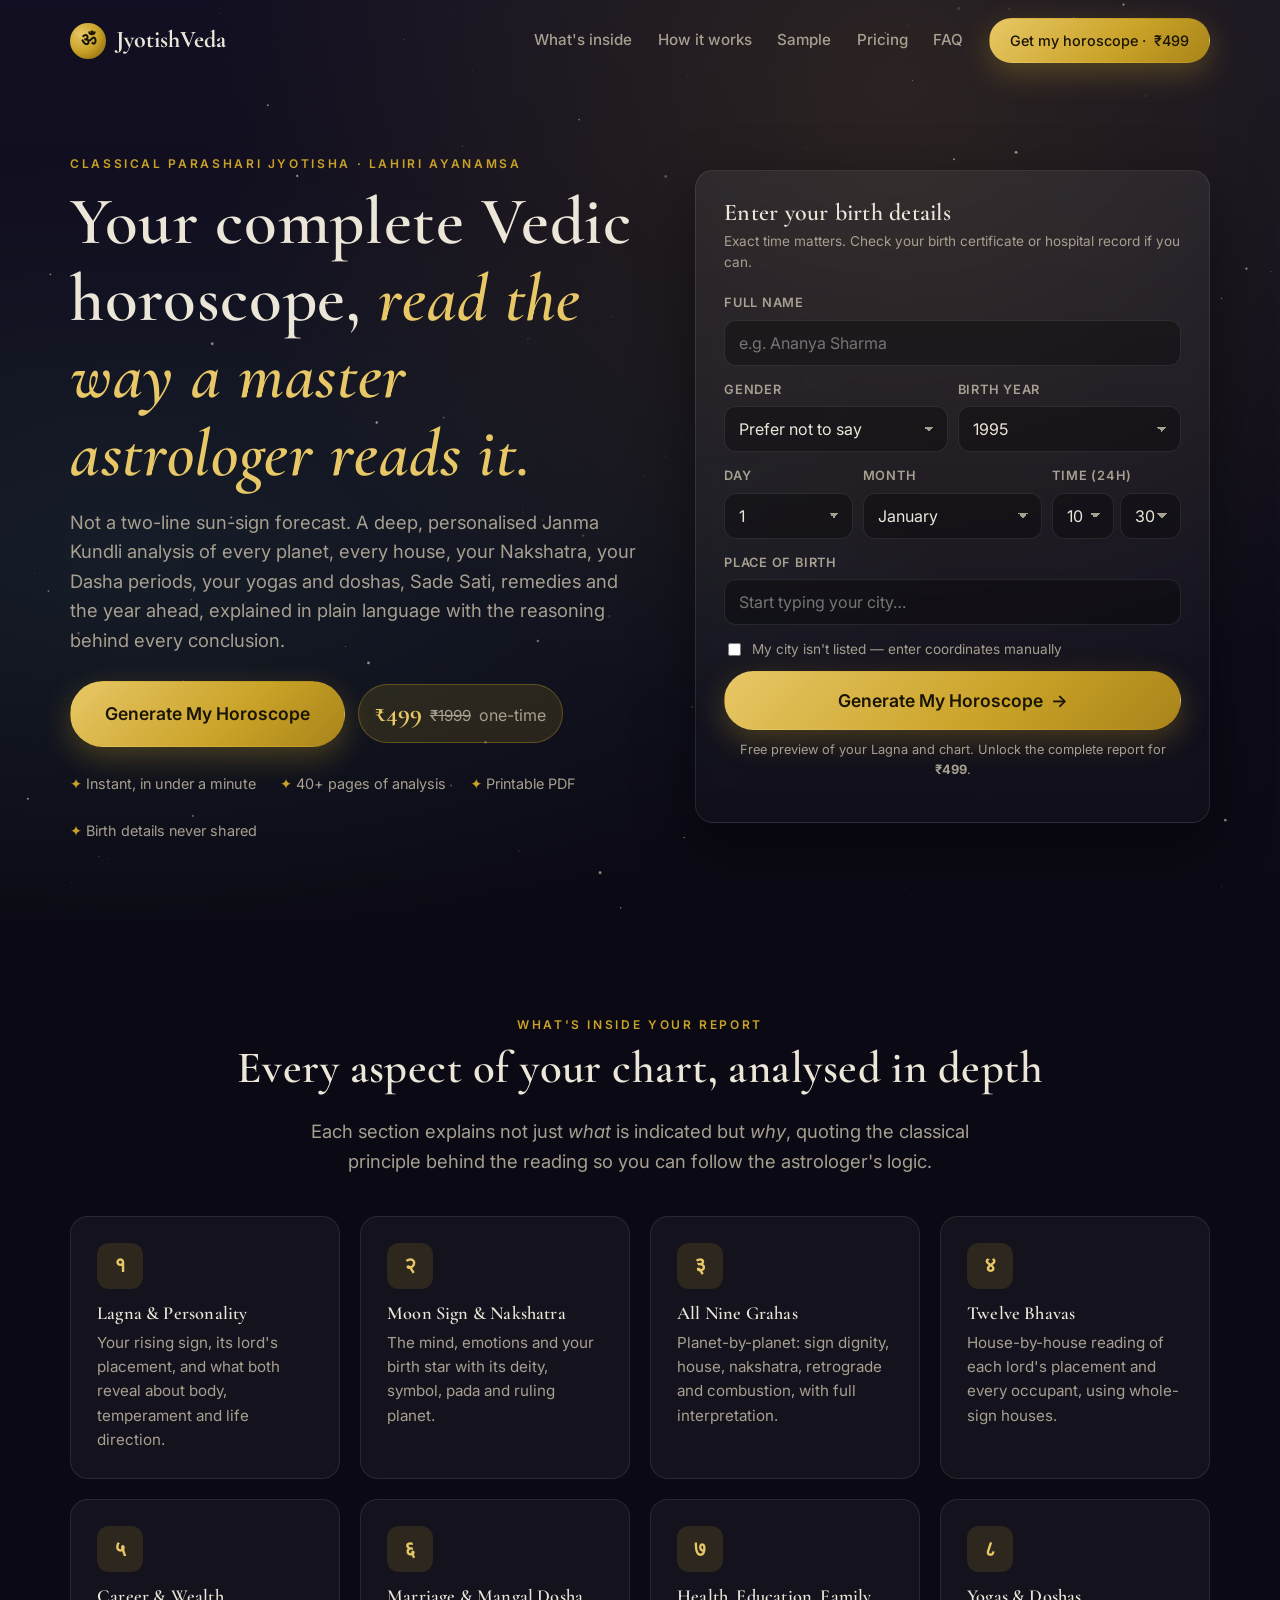
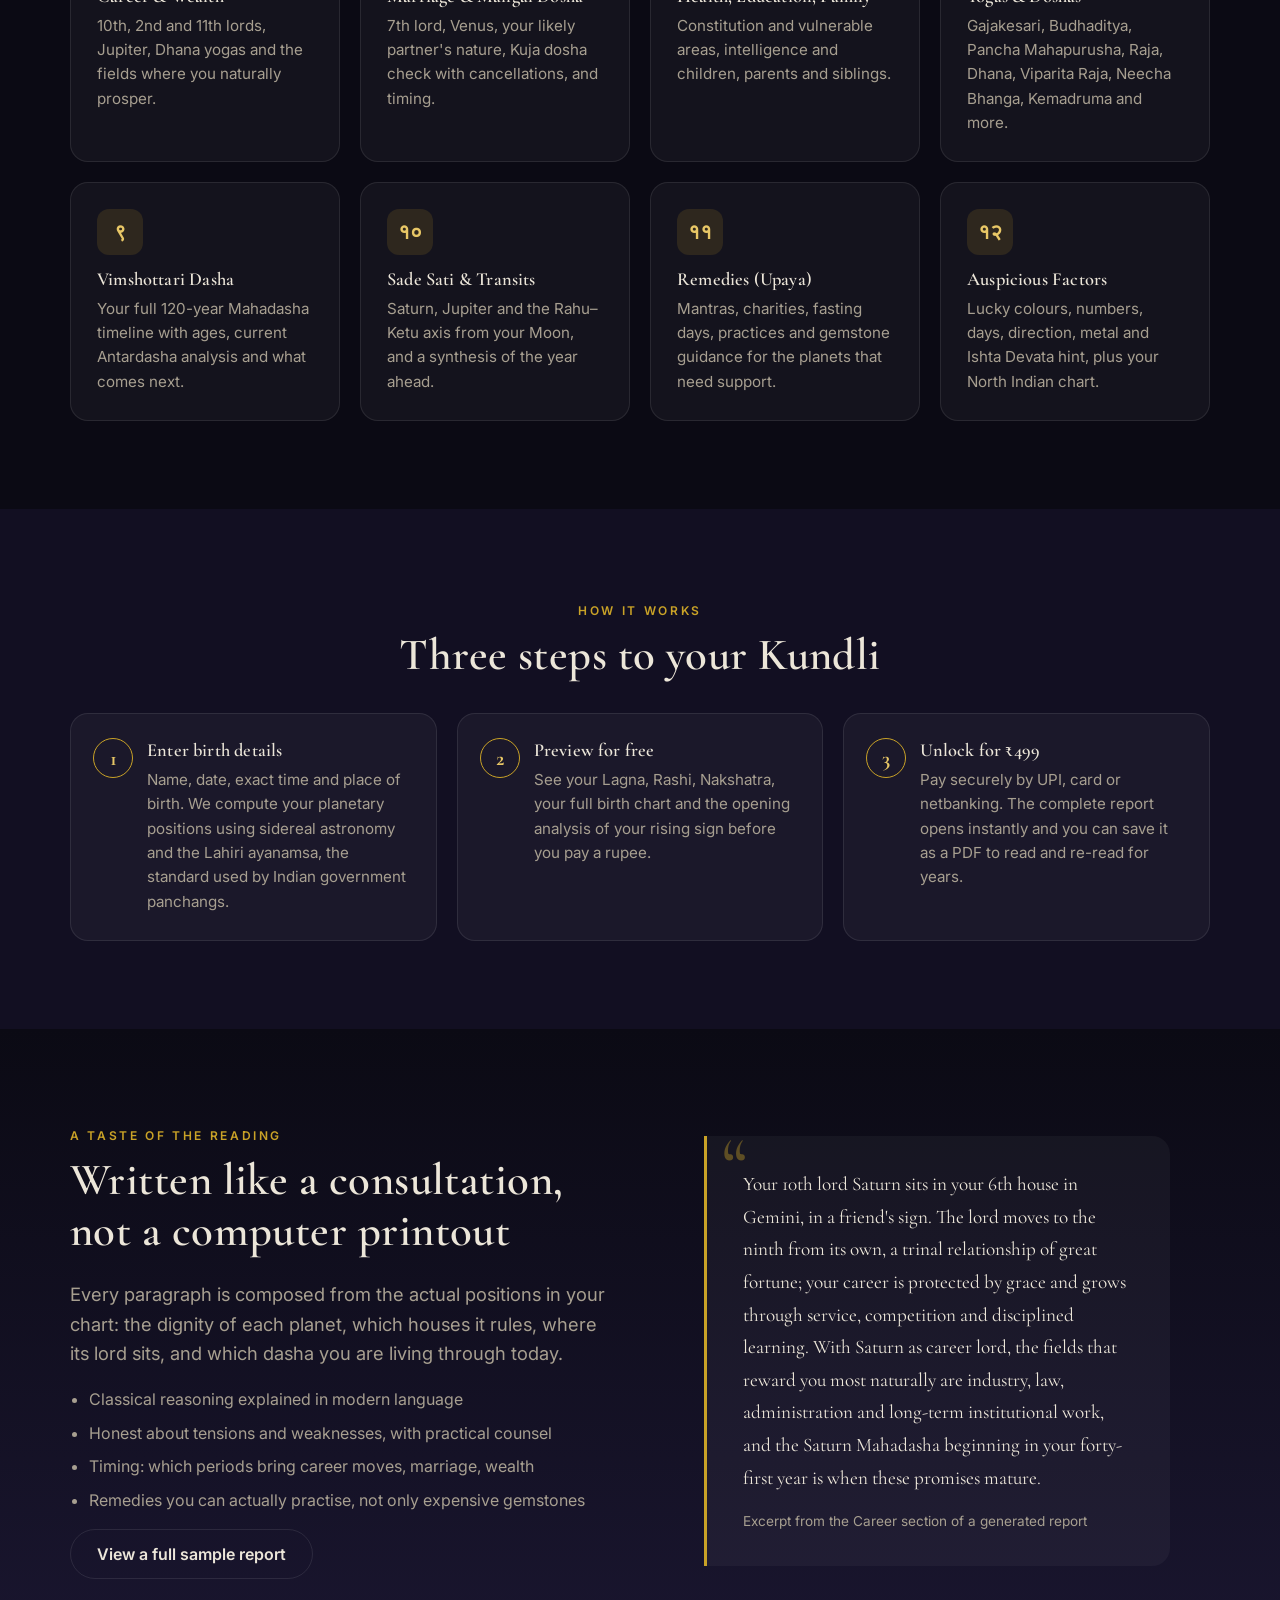
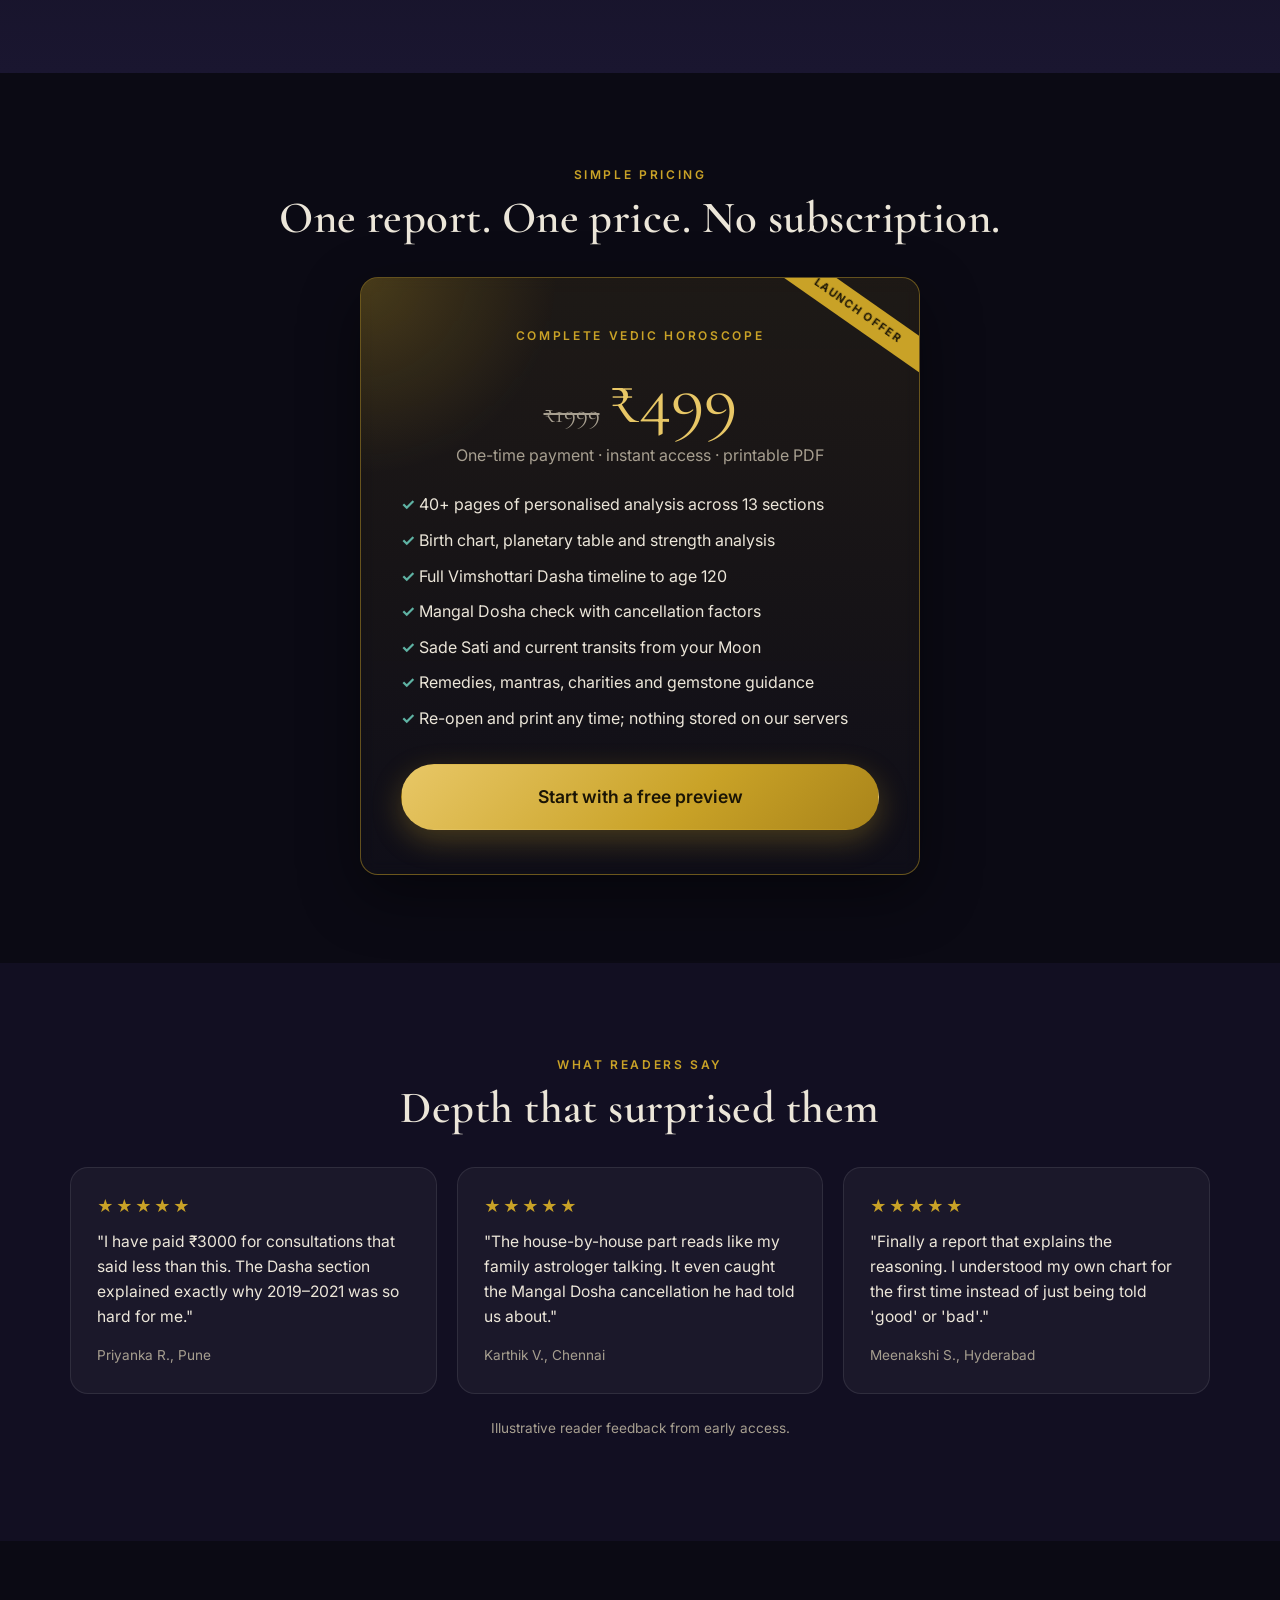
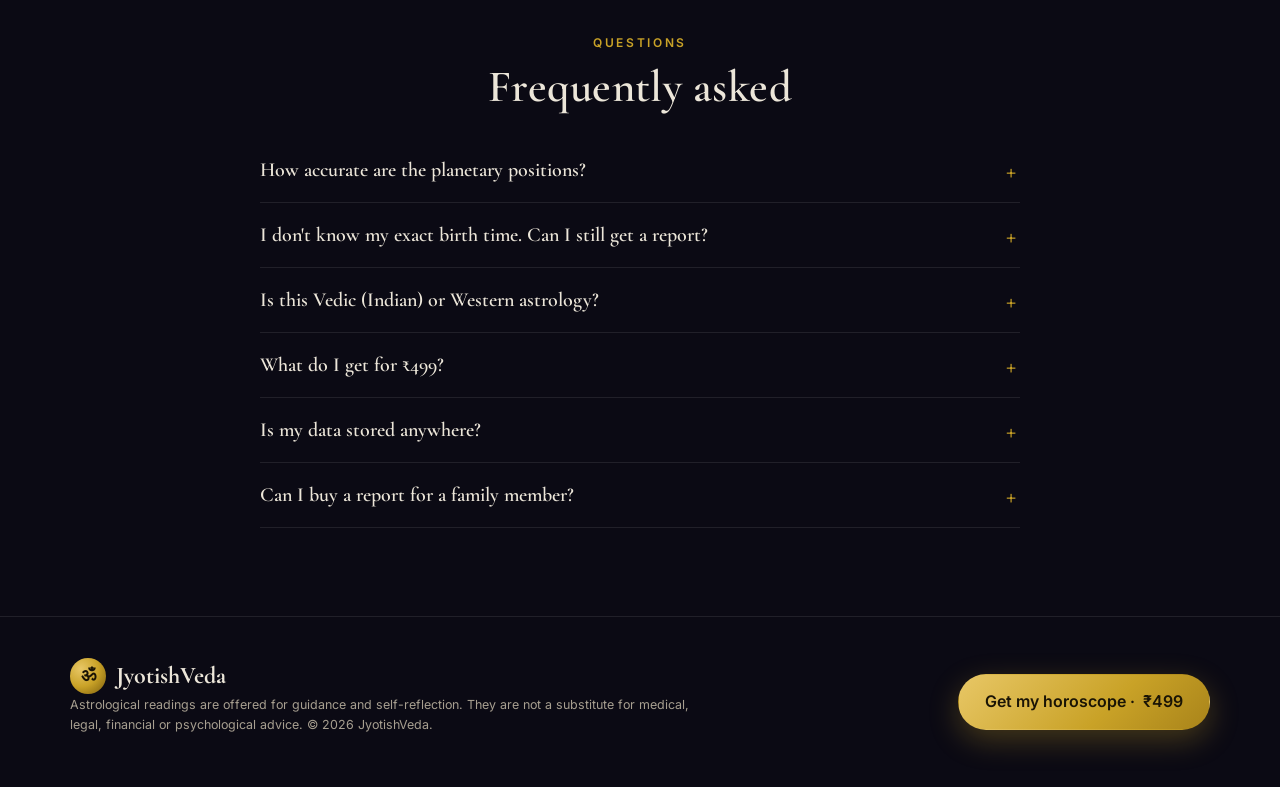
==== index.html @ 3f916eea "Build Vedic horoscope generator landing page (₹499) Static site with an in-browser Jyotish engine an" ====
<!DOCTYPE html>
<html lang="en">
<head>
  <meta charset="UTF-8">
  <meta name="viewport" content="width=device-width, initial-scale=1.0">
  <title>JyotishVeda — Complete Vedic Horoscope Report for ₹499</title>
  <meta name="description" content="Get a 40+ page personalised Vedic horoscope: Lagna, Nakshatra, planet-by-planet and house-by-house analysis, Vimshottari Dasha timeline, yogas, Sade Sati, remedies and the year ahead. Written in the style of a senior Jyotishi. Only ₹499.">
  <meta property="og:title" content="JyotishVeda — Your Complete Vedic Horoscope for ₹499">
  <meta property="og:description" content="Deep, classical Vedic analysis of your birth chart. Instant, personalised, printable.">
  <meta property="og:type" content="website">
  <link rel="preconnect" href="https://fonts.googleapis.com">
  <link href="https://fonts.googleapis.com/css2?family=Cormorant+Garamond:ital,wght@0,500;0,600;0,700;1,500&family=Inter:wght@400;500;600;700&display=swap" rel="stylesheet">
  <link rel="stylesheet" href="css/style.css">
  <link rel="icon" href="data:image/svg+xml,%3Csvg xmlns='http://www.w3.org/2000/svg' viewBox='0 0 100 100'%3E%3Ccircle cx='50' cy='50' r='48' fill='%23c9a227'/%3E%3Ctext x='50' y='68' font-size='52' text-anchor='middle' fill='%231a1405' font-family='serif'%3Eॐ%3C/text%3E%3C/svg%3E">
</head>
<body>

<!-- ============ NAV ============ -->
<header class="nav">
  <div class="container">
    <a href="#top" class="logo"><span class="om">ॐ</span><span data-brand>JyotishVeda</span></a>
    <nav class="nav-links">
      <a href="#inside">What's inside</a>
      <a href="#how">How it works</a>
      <a href="#sample">Sample</a>
      <a href="#pricing">Pricing</a>
      <a href="#faq">FAQ</a>
      <a href="#generate" class="btn btn-gold">Get my horoscope · <span data-price>₹499</span></a>
    </nav>
    <button class="nav-toggle" aria-label="Menu">☰</button>
  </div>
</header>

<!-- ============ HERO ============ -->
<section class="hero" id="top">
  <canvas id="stars"></canvas>
  <div class="container">
    <div>
      <span class="kicker">Classical Parashari Jyotisha · Lahiri Ayanamsa</span>
      <h1>Your complete Vedic horoscope, <em>read the way a master astrologer reads it.</em></h1>
      <p class="lead">Not a two-line sun-sign forecast. A deep, personalised Janma Kundli analysis of every planet, every house, your Nakshatra, your Dasha periods, your yogas and doshas, Sade Sati, remedies and the year ahead, explained in plain language with the reasoning behind every conclusion.</p>
      <div class="hero-cta">
        <a href="#generate" class="btn btn-gold btn-lg">Generate My Horoscope</a>
        <span class="price-pill"><strong data-price>₹499</strong><s data-oprice>₹1999</s><span class="muted">one-time</span></span>
      </div>
      <div class="trust"><span>Instant, in under a minute</span><span>40+ pages of analysis</span><span>Printable PDF</span><span>Birth details never shared</span></div>
    </div>

    <!-- FORM -->
    <div class="card form-card" id="generate">
      <h3>Enter your birth details</h3>
      <span class="muted small">Exact time matters. Check your birth certificate or hospital record if you can.</span>
      <form id="kundli-form" novalidate>
        <div class="field"><label for="name">Full name</label><input id="name" type="text" placeholder="e.g. Ananya Sharma" autocomplete="name" required></div>
        <div class="row row-2">
          <div class="field"><label for="gender">Gender</label>
            <select id="gender"><option value="">Prefer not to say</option><option value="female">Female</option><option value="male">Male</option><option value="other">Other</option></select></div>
          <div class="field"><label for="year">Birth year</label><select id="year"></select></div>
        </div>
        <div class="row row-3">
          <div class="field"><label for="day">Day</label><select id="day"></select></div>
          <div class="field"><label for="month">Month</label>
            <select id="month"><option value="1">January</option><option value="2">February</option><option value="3">March</option><option value="4">April</option><option value="5">May</option><option value="6">June</option><option value="7">July</option><option value="8">August</option><option value="9">September</option><option value="10">October</option><option value="11">November</option><option value="12">December</option></select></div>
          <div class="field"><label>Time (24h)</label><div class="row row-2" style="gap:6px"><select id="hour" aria-label="Hour"></select><select id="minute" aria-label="Minute"></select></div></div>
        </div>
        <div class="field"><label for="place">Place of birth</label><input id="place" type="text" placeholder="Start typing your city…" autocomplete="off" required>
          <ul class="city-list" id="city-list"></ul>
          <input type="hidden" id="lat"><input type="hidden" id="lon"><input type="hidden" id="tz">
        </div>
        <label class="check"><input type="checkbox" id="manual-loc"> My city isn't listed — enter coordinates manually</label>
        <div class="row row-3" id="manual-fields">
          <div class="field"><label for="mlat">Latitude</label><input id="mlat" type="number" step="0.0001" placeholder="17.385"></div>
          <div class="field"><label for="mlon">Longitude</label><input id="mlon" type="number" step="0.0001" placeholder="78.4867"></div>
          <div class="field"><label for="mtz">UTC offset</label><input id="mtz" type="number" step="0.25" placeholder="5.5" value="5.5"></div>
        </div>
        <button type="submit" class="btn btn-gold btn-block btn-lg" id="generate-btn">Generate My Horoscope <span>→</span></button>
        <p class="form-note">Free preview of your Lagna and chart. Unlock the complete report for <strong data-price>₹499</strong>.</p>
      </form>
    </div>
  </div>
</section>

<!-- ============ WHAT'S INSIDE ============ -->
<section class="block" id="inside">
  <div class="container center">
    <span class="kicker">What's inside your report</span>
    <h2>Every aspect of your chart, analysed in depth</h2>
    <p class="lead">Each section explains not just <em>what</em> is indicated but <em>why</em>, quoting the classical principle behind the reading so you can follow the astrologer's logic.</p>
    <div class="grid-4" style="text-align:left">
      <div class="feature"><div class="ico">१</div><h4>Lagna &amp; Personality</h4><p>Your rising sign, its lord's placement, and what both reveal about body, temperament and life direction.</p></div>
      <div class="feature"><div class="ico">२</div><h4>Moon Sign &amp; Nakshatra</h4><p>The mind, emotions and your birth star with its deity, symbol, pada and ruling planet.</p></div>
      <div class="feature"><div class="ico">३</div><h4>All Nine Grahas</h4><p>Planet-by-planet: sign dignity, house, nakshatra, retrograde and combustion, with full interpretation.</p></div>
      <div class="feature"><div class="ico">४</div><h4>Twelve Bhavas</h4><p>House-by-house reading of each lord's placement and every occupant, using whole-sign houses.</p></div>
      <div class="feature"><div class="ico">५</div><h4>Career &amp; Wealth</h4><p>10th, 2nd and 11th lords, Jupiter, Dhana yogas and the fields where you naturally prosper.</p></div>
      <div class="feature"><div class="ico">६</div><h4>Marriage &amp; Mangal Dosha</h4><p>7th lord, Venus, your likely partner's nature, Kuja dosha check with cancellations, and timing.</p></div>
      <div class="feature"><div class="ico">७</div><h4>Health, Education, Family</h4><p>Constitution and vulnerable areas, intelligence and children, parents and siblings.</p></div>
      <div class="feature"><div class="ico">८</div><h4>Yogas &amp; Doshas</h4><p>Gajakesari, Budhaditya, Pancha Mahapurusha, Raja, Dhana, Viparita Raja, Neecha Bhanga, Kemadruma and more.</p></div>
      <div class="feature"><div class="ico">९</div><h4>Vimshottari Dasha</h4><p>Your full 120-year Mahadasha timeline with ages, current Antardasha analysis and what comes next.</p></div>
      <div class="feature"><div class="ico">१०</div><h4>Sade Sati &amp; Transits</h4><p>Saturn, Jupiter and the Rahu–Ketu axis from your Moon, and a synthesis of the year ahead.</p></div>
      <div class="feature"><div class="ico">११</div><h4>Remedies (Upaya)</h4><p>Mantras, charities, fasting days, practices and gemstone guidance for the planets that need support.</p></div>
      <div class="feature"><div class="ico">१२</div><h4>Auspicious Factors</h4><p>Lucky colours, numbers, days, direction, metal and Ishta Devata hint, plus your North Indian chart.</p></div>
    </div>
  </div>
</section>

<!-- ============ HOW IT WORKS ============ -->
<section class="block" id="how" style="background:var(--bg2)">
  <div class="container center">
    <span class="kicker">How it works</span>
    <h2>Three steps to your Kundli</h2>
    <div class="grid-3 steps" style="text-align:left;margin-top:2rem">
      <div class="feature step"><h4>Enter birth details</h4><p>Name, date, exact time and place of birth. We compute your planetary positions using sidereal astronomy and the Lahiri ayanamsa, the standard used by Indian government panchangs.</p></div>
      <div class="feature step"><h4>Preview for free</h4><p>See your Lagna, Rashi, Nakshatra, your full birth chart and the opening analysis of your rising sign before you pay a rupee.</p></div>
      <div class="feature step"><h4>Unlock for <span data-price>₹499</span></h4><p>Pay securely by UPI, card or netbanking. The complete report opens instantly and you can save it as a PDF to read and re-read for years.</p></div>
    </div>
  </div>
</section>

<!-- ============ SAMPLE ============ -->
<section class="block sample" id="sample">
  <div class="container sample-wrap">
    <div>
      <span class="kicker">A taste of the reading</span>
      <h2>Written like a consultation, not a computer printout</h2>
      <p class="lead">Every paragraph is composed from the actual positions in your chart: the dignity of each planet, which houses it rules, where its lord sits, and which dasha you are living through today.</p>
      <ul>
        <li>Classical reasoning explained in modern language</li>
        <li>Honest about tensions and weaknesses, with practical counsel</li>
        <li>Timing: which periods bring career moves, marriage, wealth</li>
        <li>Remedies you can actually practise, not only expensive gemstones</li>
      </ul>
      <button class="btn btn-ghost" id="sample-btn">View a full sample report</button>
    </div>
    <blockquote class="excerpt">
      Your 10th lord Saturn sits in your 6th house in Gemini, in a friend's sign. The lord moves to the ninth from its own, a trinal relationship of great fortune; your career is protected by grace and grows through service, competition and disciplined learning. With Saturn as career lord, the fields that reward you most naturally are industry, law, administration and long-term institutional work, and the Saturn Mahadasha beginning in your forty-first year is when these promises mature.
      <span class="who">Excerpt from the Career section of a generated report</span>
    </blockquote>
  </div>
</section>

<!-- ============ PRICING ============ -->
<section class="block" id="pricing">
  <div class="container">
    <div class="center"><span class="kicker">Simple pricing</span><h2>One report. One price. No subscription.</h2></div>
    <div class="card pricing-card" style="margin-top:2rem">
      <span class="ribbon">Launch offer</span>
      <span class="kicker">Complete Vedic Horoscope</span>
      <div class="amount"><s data-oprice>₹1999</s><span data-price>₹499</span></div>
      <p class="muted">One-time payment · instant access · printable PDF</p>
      <ul>
        <li>40+ pages of personalised analysis across 13 sections</li>
        <li>Birth chart, planetary table and strength analysis</li>
        <li>Full Vimshottari Dasha timeline to age 120</li>
        <li>Mangal Dosha check with cancellation factors</li>
        <li>Sade Sati and current transits from your Moon</li>
        <li>Remedies, mantras, charities and gemstone guidance</li>
        <li>Re-open and print any time; nothing stored on our servers</li>
      </ul>
      <a href="#generate" class="btn btn-gold btn-lg btn-block">Start with a free preview</a>
    </div>
  </div>
</section>

<!-- ============ TESTIMONIALS ============ -->
<section class="block" id="voices" style="background:var(--bg2)">
  <div class="container center">
    <span class="kicker">What readers say</span>
    <h2>Depth that surprised them</h2>
    <div class="grid-3" style="text-align:left;margin-top:2rem">
      <div class="testi"><div class="stars">★★★★★</div><p>"I have paid ₹3000 for consultations that said less than this. The Dasha section explained exactly why 2019–2021 was so hard for me."</p><div class="who">Priyanka R., Pune</div></div>
      <div class="testi"><div class="stars">★★★★★</div><p>"The house-by-house part reads like my family astrologer talking. It even caught the Mangal Dosha cancellation he had told us about."</p><div class="who">Karthik V., Chennai</div></div>
      <div class="testi"><div class="stars">★★★★★</div><p>"Finally a report that explains the reasoning. I understood my own chart for the first time instead of just being told 'good' or 'bad'."</p><div class="who">Meenakshi S., Hyderabad</div></div>
    </div>
    <p class="muted small" style="margin-top:1.5rem">Illustrative reader feedback from early access.</p>
  </div>
</section>

<!-- ============ FAQ ============ -->
<section class="block" id="faq">
  <div class="container">
    <div class="center"><span class="kicker">Questions</span><h2>Frequently asked</h2></div>
    <div class="faq" style="margin-top:1.5rem">
      <div class="faq-item"><button>How accurate are the planetary positions?</button><div class="ans">We compute positions from standard astronomical algorithms (the same family used in professional ephemeris software), convert them to the sidereal zodiac with the Lahiri (Chitrapaksha) ayanamsa, and use whole-sign houses as in the Parashari tradition. Sun and Moon are accurate to a few arc-minutes and planets to a fraction of a degree, which is more than sufficient for sign, house, nakshatra and dasha calculation.</div></div>
      <div class="faq-item"><button>I don't know my exact birth time. Can I still get a report?</button><div class="ans">Yes, but the Lagna (rising sign) changes roughly every two hours, so an approximate time may give a different ascendant. Use the best estimate you have; the Moon sign, Nakshatra, planetary signs and Dasha periods are far less sensitive to the exact minute and will still be correct.</div></div>
      <div class="faq-item"><button>Is this Vedic (Indian) or Western astrology?</button><div class="ans">Vedic. We use the sidereal zodiac, Nakshatras, Vimshottari Dasha, Parashari yogas and classical remedies. Your "Sun sign" here may differ from the Western one you know, because the sidereal zodiac is about 24 degrees behind the tropical zodiac.</div></div>
      <div class="faq-item"><button>What do I get for ₹499?</button><div class="ans">The complete personalised report: all 13 sections, roughly 40 printed pages, including the chart, planetary table, Dasha timeline, yogas, Sade Sati, remedies and the year-ahead synthesis. You can print it or save it as a PDF from your browser immediately.</div></div>
      <div class="faq-item"><button>Is my data stored anywhere?</button><div class="ans">Your chart is calculated in your own browser. Birth details are not sent to or stored on any server. Only the payment itself is processed by the payment gateway.</div></div>
      <div class="faq-item"><button>Can I buy a report for a family member?</button><div class="ans">Yes. Each report is for one set of birth details. Enter their name and details and purchase separately.</div></div>
    </div>
  </div>
</section>

<footer>
  <div class="container">
    <div><div class="logo"><span class="om">ॐ</span><span data-brand>JyotishVeda</span></div><p class="legal">Astrological readings are offered for guidance and self-reflection. They are not a substitute for medical, legal, financial or psychological advice. © <span data-year></span> <span data-brand>JyotishVeda</span>.</p></div>
    <div><a href="#generate" class="btn btn-gold">Get my horoscope · <span data-price>₹499</span></a></div>
  </div>
</footer>

<!-- ============ REPORT VIEW ============ -->
<div id="report-view" class="locked" aria-live="polite">
  <div class="report-bar">
    <div class="container">
      <div class="logo"><span class="om">ॐ</span><span data-brand>JyotishVeda</span></div>
      <div class="actions">
        <button class="btn btn-ghost" id="new-report">← New chart</button>
        <button class="btn btn-ghost" id="print-btn" style="display:none">Print / Save PDF</button>
        <button class="btn btn-gold" data-pay>Unlock full report · <span data-price>₹499</span></button>
        <button class="btn btn-ghost" id="close-report" aria-label="Close">✕</button>
      </div>
    </div>
  </div>
  <div class="container report-layout">
    <nav id="report-toc" aria-label="Report sections"></nav>
    <div class="report-paper">
      <div id="report-body"></div>
      <div id="report-paywall">
        <div class="paywall-card">
          <span class="kicker">You've seen the opening</span>
          <h3>Unlock the complete analysis</h3>
          <div class="amount"><s data-oprice>₹1999</s><span data-price>₹499</span></div>
          <ul>
            <li>Moon sign &amp; Nakshatra reading</li><li>All 9 planets, in depth</li>
            <li>All 12 houses</li><li>Career, wealth, marriage, health</li>
            <li>Yogas &amp; Mangal Dosha</li><li>Full Dasha timeline &amp; current period</li>
            <li>Sade Sati &amp; year ahead</li><li>Remedies &amp; lucky factors</li>
          </ul>
          <button class="btn btn-gold btn-lg" data-pay>Pay <span data-price>₹499</span> and unlock now</button>
          <p class="muted small" style="margin-top:1rem">Secure payment · Instant access · Printable</p>
        </div>
      </div>
    </div>
  </div>
</div>

<!-- ============ PAYMENT MODAL ============ -->
<div class="modal" id="pay-modal" role="dialog" aria-modal="true" aria-labelledby="pay-title">
  <div class="card modal-card">
    <button class="x" data-close-modal aria-label="Close">×</button>
    <span class="kicker">Complete your purchase</span>
    <h3 id="pay-title">Complete Vedic Horoscope · <span data-price>₹499</span></h3>
    <div id="upi-box" class="pay-box"></div>
    <div class="pay-box" id="upi-ref-box">
      <div class="field"><label for="upi-ref">UPI transaction reference</label><input id="upi-ref" type="text" placeholder="12-digit UTR / reference number"></div>
      <button class="btn btn-gold btn-block" id="upi-confirm">I have paid — unlock my report</button>
    </div>
    <div class="pay-box" id="wa-box" style="display:none"><p class="muted small" style="margin:0 0 8px">Need help with payment?</p><a class="btn btn-ghost btn-block" id="wa-link" target="_blank" rel="noopener">Message us on WhatsApp</a></div>
    <div class="pay-box" id="demo-box" style="display:none; border-color: var(--teal)"><p class="muted small" style="margin:0 0 8px">Test mode is enabled in config.js. Disable before launch.</p><button class="btn btn-ghost btn-block" id="demo-unlock">Continue in test mode (no payment)</button></div>
    <p class="err-text" id="pay-error"></p>
  </div>
</div>

<div id="toast" role="status"></div>

<script src="https://checkout.razorpay.com/v1/checkout.js"></script>
<script src="js/config.js"></script>
<script src="js/cities.js"></script>
<script src="js/astro.js"></script>
<script src="js/interpretations.js"></script>
<script src="js/report.js"></script>
<script src="js/app.js"></script>
</body>
</html>
---- css/style.css ----
/* =====================================================================
   JyotishVeda — Styles
   ===================================================================== */
:root {
  --bg: #0b0a14; --bg2: #120f22; --bg3: #1a1630; --card: rgba(255,255,255,0.04); --line: rgba(255,255,255,0.09);
  --text: #ece6d9; --muted: #a79f90; --gold: #c9a227; --gold2: #e8c766; --gold-soft: rgba(201,162,39,0.14);
  --rose: #d97b6c; --teal: #5fb3a4; --serif: 'Cormorant Garamond', Georgia, serif; --sans: 'Inter', system-ui, -apple-system, Segoe UI, sans-serif;
  --radius: 18px; --shadow: 0 20px 60px rgba(0,0,0,0.45);
}
* { box-sizing: border-box; }
html { scroll-behavior: smooth; }
body { margin: 0; font-family: var(--sans); color: var(--text); background: var(--bg); line-height: 1.6; -webkit-font-smoothing: antialiased; }
img, svg { max-width: 100%; }
a { color: var(--gold2); text-decoration: none; }
h1, h2, h3, h4 { font-family: var(--serif); font-weight: 600; line-height: 1.15; margin: 0 0 .5em; letter-spacing: .01em; }
h1 { font-size: clamp(2.4rem, 6vw, 4.2rem); } h2 { font-size: clamp(1.8rem, 4vw, 2.8rem); } h3 { font-size: 1.5rem; } h4 { font-size: 1.15rem; }
p { margin: 0 0 1em; }
.muted { color: var(--muted); } .small { font-size: .85rem; }
.container { width: min(1140px, 100% - 32px); margin: 0 auto; }
.kicker { display: inline-block; font-size: .75rem; letter-spacing: .22em; text-transform: uppercase; color: var(--gold); font-weight: 600; margin-bottom: .6rem; }
section.block { padding: 88px 0; }
.center { text-align: center; }
.lead { font-size: 1.15rem; color: var(--muted); max-width: 680px; }
.center .lead { margin: 0 auto 2.5rem; }

/* buttons */
.btn { display: inline-flex; align-items: center; justify-content: center; gap: .5rem; padding: 14px 26px; border-radius: 999px; font-weight: 600; font-size: 1rem; cursor: pointer; border: 1px solid transparent; transition: transform .15s, box-shadow .15s, background .15s; font-family: var(--sans); }
.btn:hover { transform: translateY(-1px); }
.btn-gold { background: linear-gradient(135deg, #e8c766, #c9a227 60%, #a9841a); color: #1a1405; box-shadow: 0 10px 30px rgba(201,162,39,0.3); }
.btn-gold:hover { box-shadow: 0 14px 36px rgba(201,162,39,0.4); }
.btn-ghost { background: transparent; color: var(--text); border-color: var(--line); }
.btn-ghost:hover { border-color: var(--gold); color: var(--gold2); }
.btn-lg { padding: 18px 34px; font-size: 1.1rem; }
.btn-block { width: 100%; }
.btn:disabled { opacity: .6; cursor: progress; transform: none; }

/* nav */
.nav { position: fixed; inset: 0 0 auto 0; z-index: 50; padding: 18px 0; transition: background .25s, padding .25s, border-color .25s; border-bottom: 1px solid transparent; }
.nav.scrolled { background: rgba(11,10,20,0.85); backdrop-filter: blur(14px); padding: 10px 0; border-color: var(--line); }
.nav .container { display: flex; align-items: center; justify-content: space-between; gap: 1rem; }
.logo { display: flex; align-items: center; gap: .6rem; font-family: var(--serif); font-size: 1.5rem; font-weight: 700; color: var(--text); }
.logo .om { width: 36px; height: 36px; border-radius: 50%; background: radial-gradient(circle at 30% 30%, var(--gold2), var(--gold) 50%, #7a5c0d); display: grid; place-items: center; color: #1a1405; font-size: 1.1rem; font-weight: 700; }
.nav-links { display: flex; gap: 1.6rem; align-items: center; }
.nav-links a { color: var(--muted); font-weight: 500; font-size: .95rem; }
.nav-links a:hover { color: var(--text); }
.nav-links .btn { padding: 10px 20px; font-size: .9rem; }
.nav-links a.btn-gold, .nav-links a.btn-gold:hover { color: #1a1405; }
body.unlocked [data-pay] { display: none !important; }
.nav-toggle { display: none; background: none; border: 1px solid var(--line); color: var(--text); border-radius: 10px; width: 42px; height: 42px; font-size: 1.3rem; cursor: pointer; }

/* hero */
.hero { position: relative; padding: 150px 0 80px; overflow: hidden; background: radial-gradient(ellipse at 70% 10%, rgba(201,162,39,0.14), transparent 55%), radial-gradient(ellipse at 10% 60%, rgba(95,179,164,0.10), transparent 50%), linear-gradient(180deg, var(--bg2), var(--bg)); }
#stars { position: absolute; inset: 0; width: 100%; pointer-events: none; opacity: .9; }
.hero .container { position: relative; display: grid; grid-template-columns: 1.05fr .95fr; gap: 56px; align-items: center; }
.hero h1 { margin-bottom: 1rem; }
.hero h1 em { font-style: italic; color: var(--gold2); }
.hero .lead { margin-bottom: 1.6rem; }
.hero-cta { display: flex; gap: .8rem; flex-wrap: wrap; align-items: center; margin-bottom: 1.6rem; }
.price-pill { display: inline-flex; align-items: baseline; gap: .5rem; background: var(--gold-soft); border: 1px solid rgba(201,162,39,0.35); border-radius: 999px; padding: 8px 16px; }
.price-pill strong { font-family: var(--serif); font-size: 1.6rem; color: var(--gold2); }
.price-pill s { color: var(--muted); font-size: .95rem; }
.trust { display: flex; gap: 1.5rem; flex-wrap: wrap; color: var(--muted); font-size: .9rem; }
.trust span::before { content: '✦ '; color: var(--gold); }

/* form card */
.card { background: linear-gradient(180deg, rgba(255,255,255,0.06), rgba(255,255,255,0.02)); border: 1px solid var(--line); border-radius: var(--radius); padding: 28px; box-shadow: var(--shadow); backdrop-filter: blur(8px); }
.form-card h3 { margin-bottom: .25rem; }
.form-card .muted { margin-bottom: 1.2rem; display: block; }
.field { margin-bottom: 14px; position: relative; }
.field label { display: block; font-size: .8rem; letter-spacing: .06em; text-transform: uppercase; color: var(--muted); margin-bottom: 6px; font-weight: 600; }
.field input, .field select { width: 100%; padding: 12px 14px; background: rgba(0,0,0,0.3); border: 1px solid var(--line); border-radius: 12px; color: var(--text); font-size: 1rem; font-family: var(--sans); outline: none; transition: border-color .15s; appearance: none; }
.field select { background-image: linear-gradient(45deg, transparent 50%, var(--muted) 50%), linear-gradient(135deg, var(--muted) 50%, transparent 50%); background-position: calc(100% - 18px) 50%, calc(100% - 13px) 50%; background-size: 5px 5px; background-repeat: no-repeat; }
.field input:focus, .field select:focus { border-color: var(--gold); }
.field input.err, .field select.err { border-color: var(--rose); }
.row { display: grid; gap: 10px; }
.row-3 { grid-template-columns: 1fr 1.4fr 1fr; } .row-2 { grid-template-columns: 1fr 1fr; }
.city-list { position: absolute; left: 0; right: 0; top: 100%; z-index: 20; background: #15122a; border: 1px solid var(--line); border-radius: 12px; margin: 4px 0 0; padding: 4px; list-style: none; display: none; max-height: 260px; overflow: auto; box-shadow: var(--shadow); }
.city-list.show { display: block; }
.city-list li { padding: 9px 12px; border-radius: 8px; cursor: pointer; display: flex; justify-content: space-between; gap: 8px; font-size: .95rem; }
.city-list li:hover { background: var(--gold-soft); }
.city-list li span { color: var(--muted); font-size: .85rem; }
.city-list li.none { color: var(--muted); cursor: default; }
.check { display: flex; align-items: center; gap: .5rem; font-size: .85rem; color: var(--muted); margin-bottom: 10px; cursor: pointer; }
.check input { accent-color: var(--gold); }
#manual-fields { display: none; } #manual-fields.show { display: grid; }
.form-note { font-size: .8rem; color: var(--muted); margin-top: 10px; text-align: center; }

/* features */
.grid-3 { display: grid; grid-template-columns: repeat(3, 1fr); gap: 20px; }
.grid-4 { display: grid; grid-template-columns: repeat(4, 1fr); gap: 20px; }
.feature { padding: 26px; border-radius: var(--radius); background: var(--card); border: 1px solid var(--line); transition: border-color .2s, transform .2s; }
.feature:hover { border-color: rgba(201,162,39,0.4); transform: translateY(-3px); }
.feature .ico { width: 46px; height: 46px; border-radius: 12px; background: var(--gold-soft); color: var(--gold2); display: grid; place-items: center; font-size: 1.3rem; margin-bottom: 14px; font-family: var(--serif); font-weight: 700; }
.feature h4 { margin-bottom: .4rem; } .feature p { color: var(--muted); font-size: .95rem; margin: 0; }

/* steps */
.steps { counter-reset: s; }
.step { position: relative; padding: 26px 26px 26px 76px; }
.step::before { counter-increment: s; content: counter(s); position: absolute; left: 22px; top: 24px; width: 38px; height: 38px; border-radius: 50%; border: 1px solid var(--gold); color: var(--gold2); display: grid; place-items: center; font-family: var(--serif); font-size: 1.3rem; font-weight: 700; }

/* sample */
.sample { background: linear-gradient(180deg, var(--bg), var(--bg3)); }
.sample-wrap { display: grid; grid-template-columns: 1fr 1fr; gap: 48px; align-items: center; }
.excerpt { position: relative; font-family: var(--serif); font-size: 1.2rem; line-height: 1.7; padding: 32px 36px; border-left: 3px solid var(--gold); background: var(--card); border-radius: 0 var(--radius) var(--radius) 0; }
.excerpt::before { content: '“'; position: absolute; top: -10px; left: 14px; font-size: 5rem; color: var(--gold); opacity: .4; line-height: 1; }
.excerpt .who { display: block; margin-top: 1rem; font-family: var(--sans); font-size: .85rem; color: var(--muted); }
.sample ul { padding-left: 1.2rem; color: var(--muted); } .sample li { margin-bottom: .5rem; }

/* pricing */
.pricing-card { max-width: 560px; margin: 0 auto; text-align: center; padding: 44px 40px; border: 1px solid rgba(201,162,39,0.45); background: linear-gradient(180deg, rgba(201,162,39,0.10), rgba(255,255,255,0.02)); position: relative; overflow: hidden; }
.pricing-card::before { content: ''; position: absolute; inset: -40% auto auto -40%; width: 80%; height: 80%; background: radial-gradient(circle, rgba(201,162,39,0.25), transparent 60%); pointer-events: none; }
.pricing-card .amount { font-family: var(--serif); font-size: 4.5rem; color: var(--gold2); line-height: 1; margin: .5rem 0; }
.pricing-card .amount s { font-size: 1.6rem; color: var(--muted); margin-right: .5rem; }
.pricing-card ul { list-style: none; padding: 0; margin: 1.5rem 0 2rem; text-align: left; display: grid; gap: 10px; }
.pricing-card li::before { content: '✓  '; color: var(--teal); font-weight: 700; }
.ribbon { position: absolute; top: 18px; right: -34px; transform: rotate(35deg); background: var(--gold); color: #1a1405; font-size: .7rem; font-weight: 700; letter-spacing: .12em; padding: 6px 44px; text-transform: uppercase; }

/* testimonials */
.testi { padding: 26px; border-radius: var(--radius); background: var(--card); border: 1px solid var(--line); }
.testi .stars { color: var(--gold); letter-spacing: 2px; margin-bottom: .6rem; }
.testi p { font-size: .98rem; } .testi .who { color: var(--muted); font-size: .85rem; }

/* faq */
.faq { max-width: 760px; margin: 0 auto; }
.faq-item { border-bottom: 1px solid var(--line); }
.faq-item button { width: 100%; text-align: left; background: none; border: 0; color: var(--text); font-family: var(--serif); font-size: 1.25rem; font-weight: 600; padding: 20px 40px 20px 0; cursor: pointer; position: relative; }
.faq-item button::after { content: '+'; position: absolute; right: 4px; top: 16px; font-size: 1.6rem; color: var(--gold); transition: transform .2s; }
.faq-item.open button::after { transform: rotate(45deg); }
.faq-item .ans { display: none; color: var(--muted); padding: 0 0 20px; }
.faq-item.open .ans { display: block; }

footer { border-top: 1px solid var(--line); padding: 40px 0; color: var(--muted); font-size: .9rem; }
footer .container { display: flex; justify-content: space-between; gap: 1rem; flex-wrap: wrap; align-items: center; }
footer .legal { font-size: .78rem; max-width: 640px; }

/* ---------------- report view ---------------- */
#report-view { display: none; position: fixed; inset: 0; z-index: 80; background: var(--bg); overflow-y: auto; }
body.report-open #report-view { display: block; } body.report-open { overflow: hidden; }
.report-bar { position: sticky; top: 0; z-index: 5; background: rgba(11,10,20,0.9); backdrop-filter: blur(12px); border-bottom: 1px solid var(--line); padding: 12px 0; }
.report-bar .container { display: flex; align-items: center; gap: 12px; justify-content: space-between; flex-wrap: wrap; }
.report-bar .actions { display: flex; gap: 8px; flex-wrap: wrap; }
.report-bar .btn { padding: 9px 16px; font-size: .9rem; }
.report-layout { display: grid; grid-template-columns: 240px 1fr; gap: 40px; padding: 36px 0 120px; }
#report-toc { position: sticky; top: 90px; align-self: start; display: grid; gap: 4px; max-height: calc(100vh - 120px); overflow: auto; }
#report-toc a { color: var(--muted); font-size: .88rem; padding: 7px 12px; border-left: 2px solid var(--line); }
#report-toc a:hover { color: var(--gold2); border-color: var(--gold); }
.report-paper { min-width: 0; }
.rsec { padding: 40px 0; border-bottom: 1px solid var(--line); }
.rsec-head { margin-bottom: 1.5rem; }
.rsec p { font-size: 1.05rem; line-height: 1.8; color: #ddd6c8; }
.rsec h3 { margin-top: 2rem; color: var(--gold2); }
.rsec h3 .muted { font-size: .85rem; font-family: var(--sans); font-weight: 400; display: block; margin-top: 4px; color: var(--muted); }
.rsec h4 { margin-top: 1.5rem; }
.cover { text-align: center; padding: 50px 0 40px; }
.cover h1 { color: var(--gold2); }
.cover-sub { color: var(--muted); font-size: 1.1rem; }
.cover-grid, .lucky-grid { display: grid; grid-template-columns: repeat(3, 1fr); gap: 14px; margin: 2rem 0; text-align: left; }
.cover-grid div, .lucky-grid div { background: var(--card); border: 1px solid var(--line); border-radius: 14px; padding: 16px; }
.cover-grid span, .lucky-grid span { display: block; font-size: .72rem; text-transform: uppercase; letter-spacing: .14em; color: var(--muted); margin-bottom: 6px; }
.cover-grid strong, .lucky-grid strong { display: block; font-family: var(--serif); font-size: 1.35rem; color: var(--text); }
.cover-grid em { color: var(--gold); font-size: 1rem; }
.cover-grid small, .lucky-grid small { color: var(--muted); font-size: .8rem; }
.cover-note { font-style: italic; color: var(--muted); max-width: 640px; margin: 0 auto; font-family: var(--serif); font-size: 1.15rem; }
.chart-wrap { display: grid; grid-template-columns: 380px 1fr; gap: 32px; align-items: start; }
.kundli { width: 100%; height: auto; }
.k-frame { fill: rgba(201,162,39,0.05); stroke: var(--gold); stroke-width: 1.5; } .k-line { stroke: var(--gold); stroke-width: 1; fill: none; } .k-diamond { fill: rgba(201,162,39,0.04); }
.k-sign { fill: var(--muted); font-size: 11px; font-family: var(--sans); } .k-planet { fill: var(--text); font-size: 13px; font-weight: 600; font-family: var(--sans); }
.ptable { width: 100%; border-collapse: collapse; font-size: .9rem; margin: 1rem 0; }
.ptable th { text-align: left; color: var(--gold); font-weight: 600; font-size: .75rem; letter-spacing: .1em; text-transform: uppercase; padding: 8px; border-bottom: 1px solid var(--line); }
.ptable td { padding: 9px 8px; border-bottom: 1px solid rgba(255,255,255,0.05); vertical-align: top; }
.ptable tr.current td { background: var(--gold-soft); }
.tag { display: inline-block; background: var(--gold); color: #1a1405; font-size: .65rem; font-weight: 700; padding: 2px 7px; border-radius: 999px; vertical-align: middle; margin-left: 4px; }
.bars { display: grid; gap: 6px; margin-top: .6rem; }
.bar { display: grid; grid-template-columns: 70px 1fr 90px; gap: 10px; align-items: center; font-size: .85rem; }
.bar-track { height: 8px; background: rgba(255,255,255,0.08); border-radius: 999px; overflow: hidden; }
.bar-fill { display: block; height: 100%; background: linear-gradient(90deg, #a9841a, var(--gold2)); border-radius: 999px; }
.bar-val { color: var(--muted); text-align: right; }
.planet-block, .house-block, .area, .yoga { padding: 8px 0 8px 22px; border-left: 2px solid var(--line); margin-bottom: 1.5rem; }
.area .kicker { margin-top: -.3rem; }
.remedy-grid { display: grid; grid-template-columns: 1fr 1fr; gap: 16px; margin: 1rem 0; }
.remedy { background: var(--card); border: 1px solid var(--line); border-radius: 14px; padding: 18px; }
.remedy h4 { margin: 0 0 .2rem; color: var(--gold2); } .remedy ul { padding-left: 1.1rem; margin: .5rem 0 0; font-size: .92rem; } .remedy li { margin-bottom: .4rem; }
.closing { border-bottom: 0; }

/* paywall */
#report-view.locked .rsec:not(#cover):not(#chart):not(#lagna) { filter: blur(6px); pointer-events: none; user-select: none; max-height: 220px; overflow: hidden; opacity: .5; }
#report-paywall { position: relative; z-index: 2; margin: -40px 0 30px; background: linear-gradient(180deg, rgba(11,10,20,0) 0%, var(--bg) 25%); padding: 70px 0 10px; }
.paywall-card { text-align: center; padding: 36px; border: 1px solid rgba(201,162,39,0.5); border-radius: var(--radius); background: linear-gradient(180deg, rgba(201,162,39,0.12), rgba(255,255,255,0.03)); box-shadow: var(--shadow); }
.paywall-card h3 { font-size: 1.9rem; }
.paywall-card .amount { font-family: var(--serif); font-size: 3.2rem; color: var(--gold2); line-height: 1.1; margin: .4rem 0 1rem; }
.paywall-card .amount s { font-size: 1.3rem; color: var(--muted); margin-right: .4rem; }
.paywall-card ul { list-style: none; padding: 0; margin: 0 auto 1.6rem; max-width: 560px; display: grid; grid-template-columns: 1fr 1fr; gap: 6px 20px; text-align: left; font-size: .95rem; }
.paywall-card li::before { content: '✓ '; color: var(--teal); }

/* modal */
.modal { position: fixed; inset: 0; z-index: 100; background: rgba(0,0,0,0.7); backdrop-filter: blur(6px); display: none; align-items: center; justify-content: center; padding: 20px; }
.modal.show { display: flex; }
.modal-card { width: min(520px, 100%); max-height: 90vh; overflow: auto; position: relative; }
.modal-card .x { position: absolute; top: 12px; right: 14px; background: none; border: 0; color: var(--muted); font-size: 1.6rem; cursor: pointer; }
.modal-card code { background: rgba(0,0,0,0.4); padding: 3px 8px; border-radius: 6px; color: var(--gold2); }
.pay-box { padding: 16px; border: 1px dashed var(--line); border-radius: 12px; margin: 12px 0; }
.pay-box .field { margin-top: 10px; }
.err-text { color: var(--rose); font-size: .9rem; min-height: 1.2em; }
#toast { position: fixed; bottom: 24px; left: 50%; transform: translateX(-50%) translateY(20px); background: var(--gold); color: #1a1405; padding: 12px 20px; border-radius: 999px; font-weight: 600; opacity: 0; transition: .3s; z-index: 120; pointer-events: none; }
#toast.show { opacity: 1; transform: translateX(-50%) translateY(0); }

/* responsive */
@media (max-width: 960px) {
  .hero .container, .sample-wrap, .chart-wrap { grid-template-columns: 1fr; }
  .grid-3, .grid-4 { grid-template-columns: 1fr 1fr; }
  .report-layout { grid-template-columns: 1fr; } #report-toc { display: none; }
  .nav-links { display: none; position: absolute; top: 100%; left: 0; right: 0; background: var(--bg2); flex-direction: column; padding: 20px; border-bottom: 1px solid var(--line); gap: 1rem; }
  .nav.open .nav-links { display: flex; } .nav-toggle { display: block; }
}
@media (max-width: 640px) {
  section.block { padding: 60px 0; } .hero { padding-top: 110px; }
  .grid-3, .grid-4, .cover-grid, .lucky-grid, .remedy-grid, .paywall-card ul { grid-template-columns: 1fr; }
  .row-3 { grid-template-columns: 1fr 1fr 1fr; }
  .card { padding: 20px; } .pricing-card { padding: 32px 22px; } .pricing-card .amount { font-size: 3.4rem; }
  .bar { grid-template-columns: 60px 1fr 70px; font-size: .78rem; }
}

/* print */
@media print {
  body { background: #fff; color: #111; } body.report-open { overflow: visible; }
  .nav, .hero, section.block, footer, .report-bar, #report-toc, #report-paywall, .modal, #toast { display: none !important; }
  #report-view { position: static; overflow: visible; background: #fff; }
  .report-layout { display: block; padding: 0; }
  .rsec { border-color: #ddd; page-break-inside: avoid; padding: 20px 0; }
  .rsec p { color: #222; font-size: 11pt; } .cover h1, .rsec h3, .cover-grid strong { color: #000; }
  .cover-grid div, .lucky-grid div, .remedy, .feature { border-color: #ccc; background: #fafafa; }
  .kicker, .cover-grid em, .remedy h4 { color: #8a6d12; }
  .k-planet { fill: #000; } .k-sign { fill: #555; } .k-frame, .k-line { stroke: #8a6d12; }
  .bar-track { background: #eee; } .ptable tr.current td { background: #f6efd8; } .tag { background: #8a6d12; color: #fff; }
}
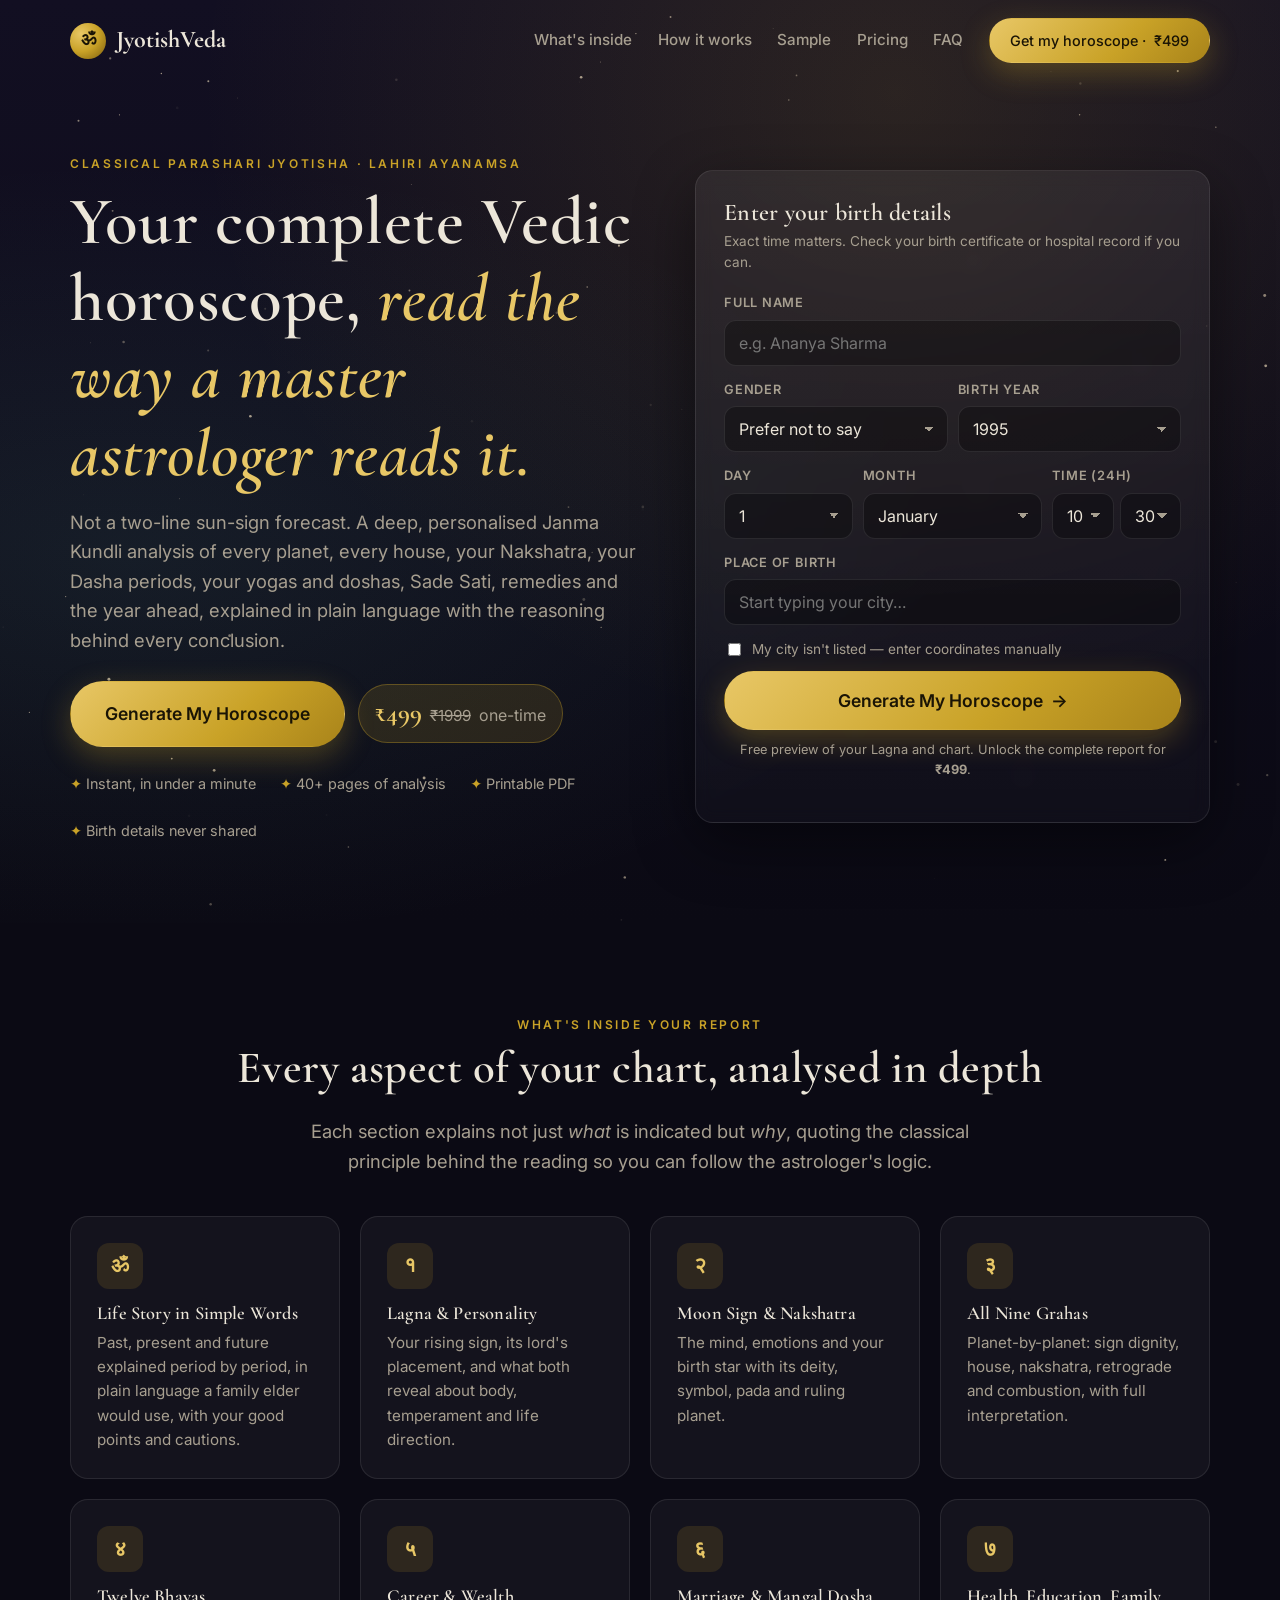
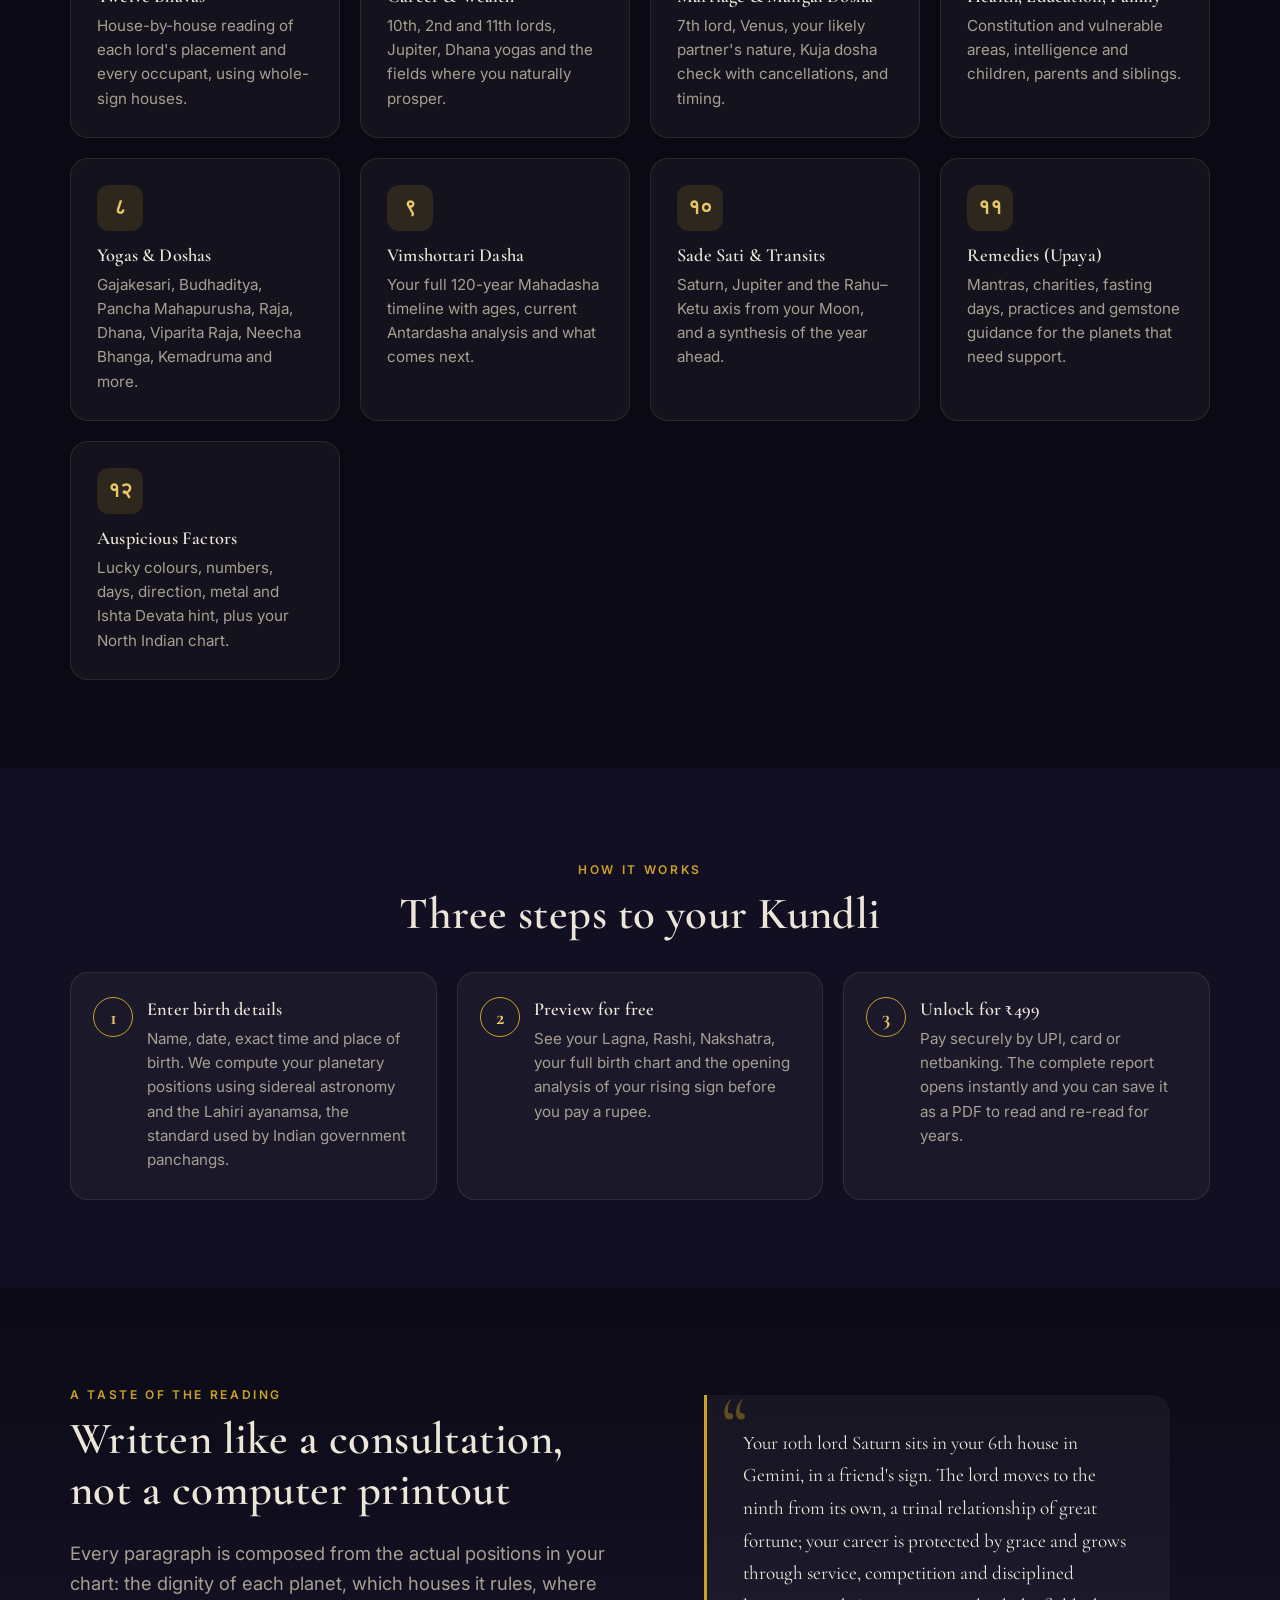
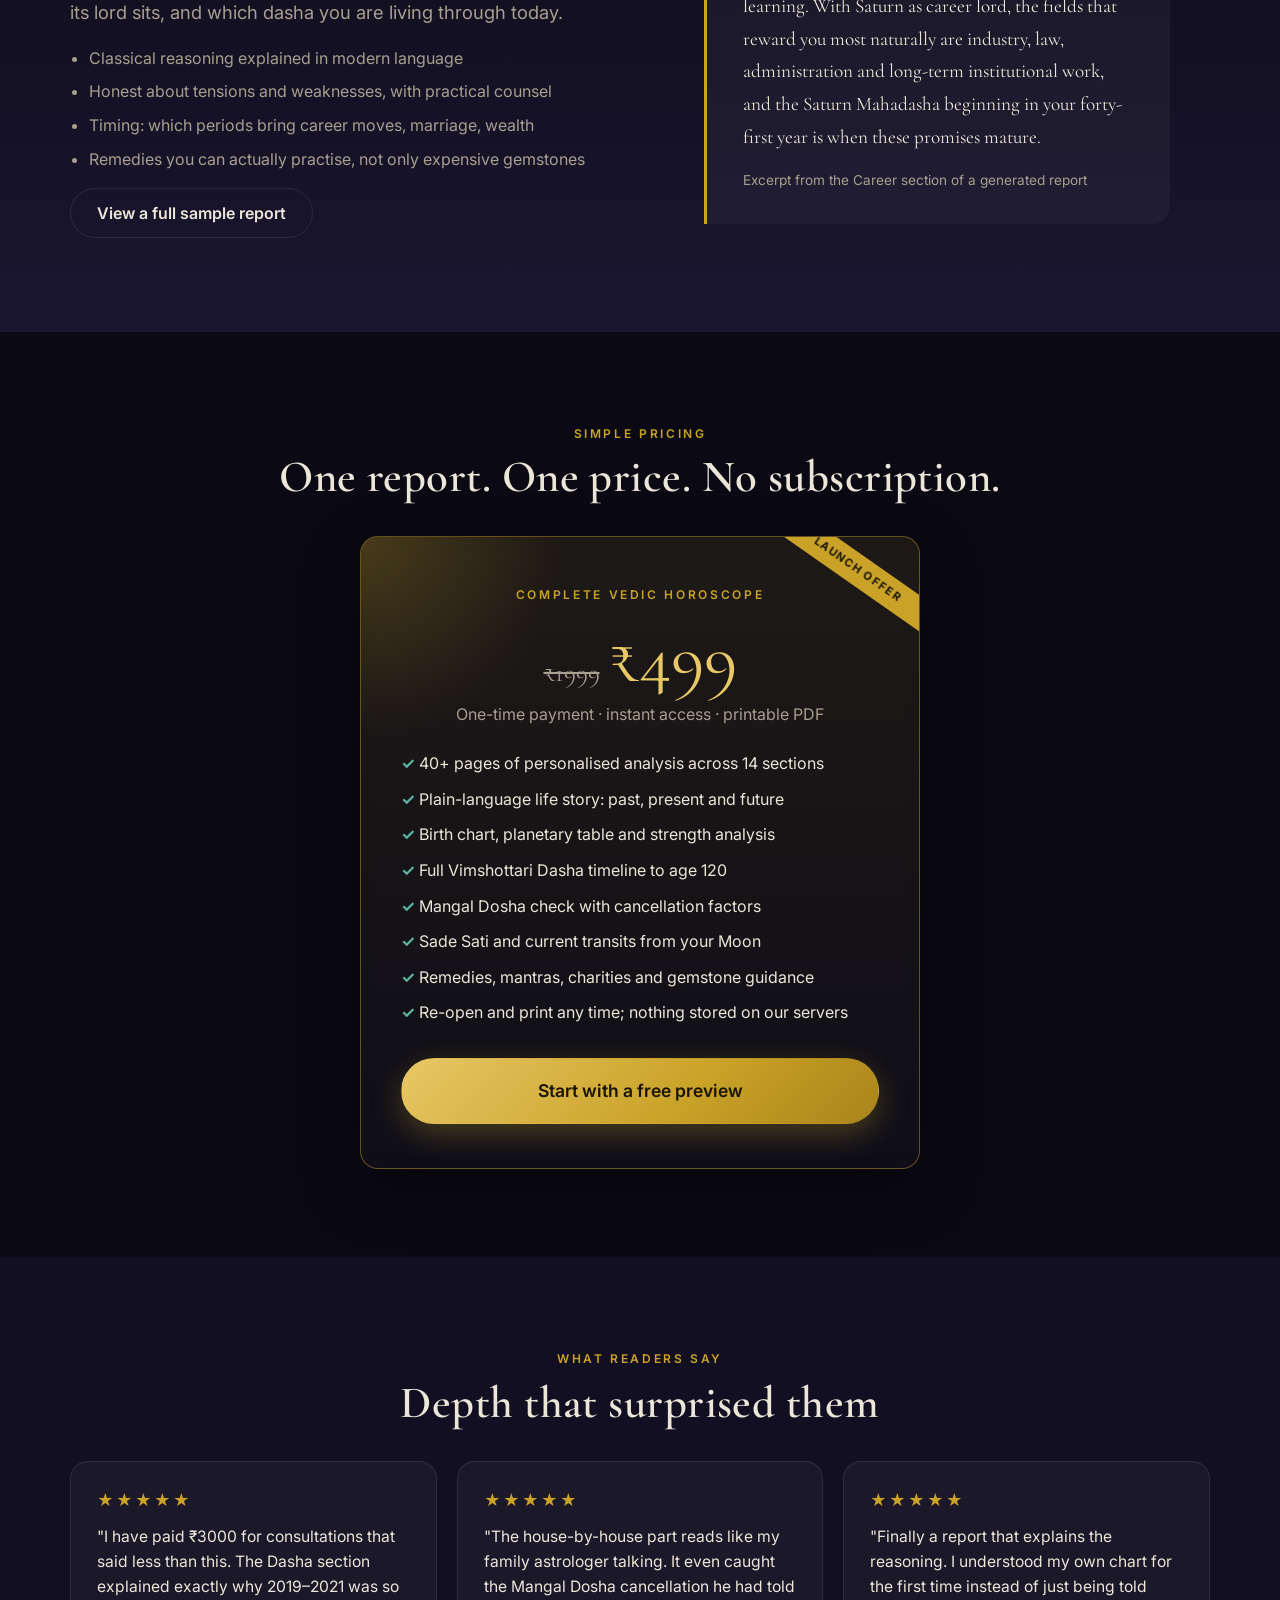
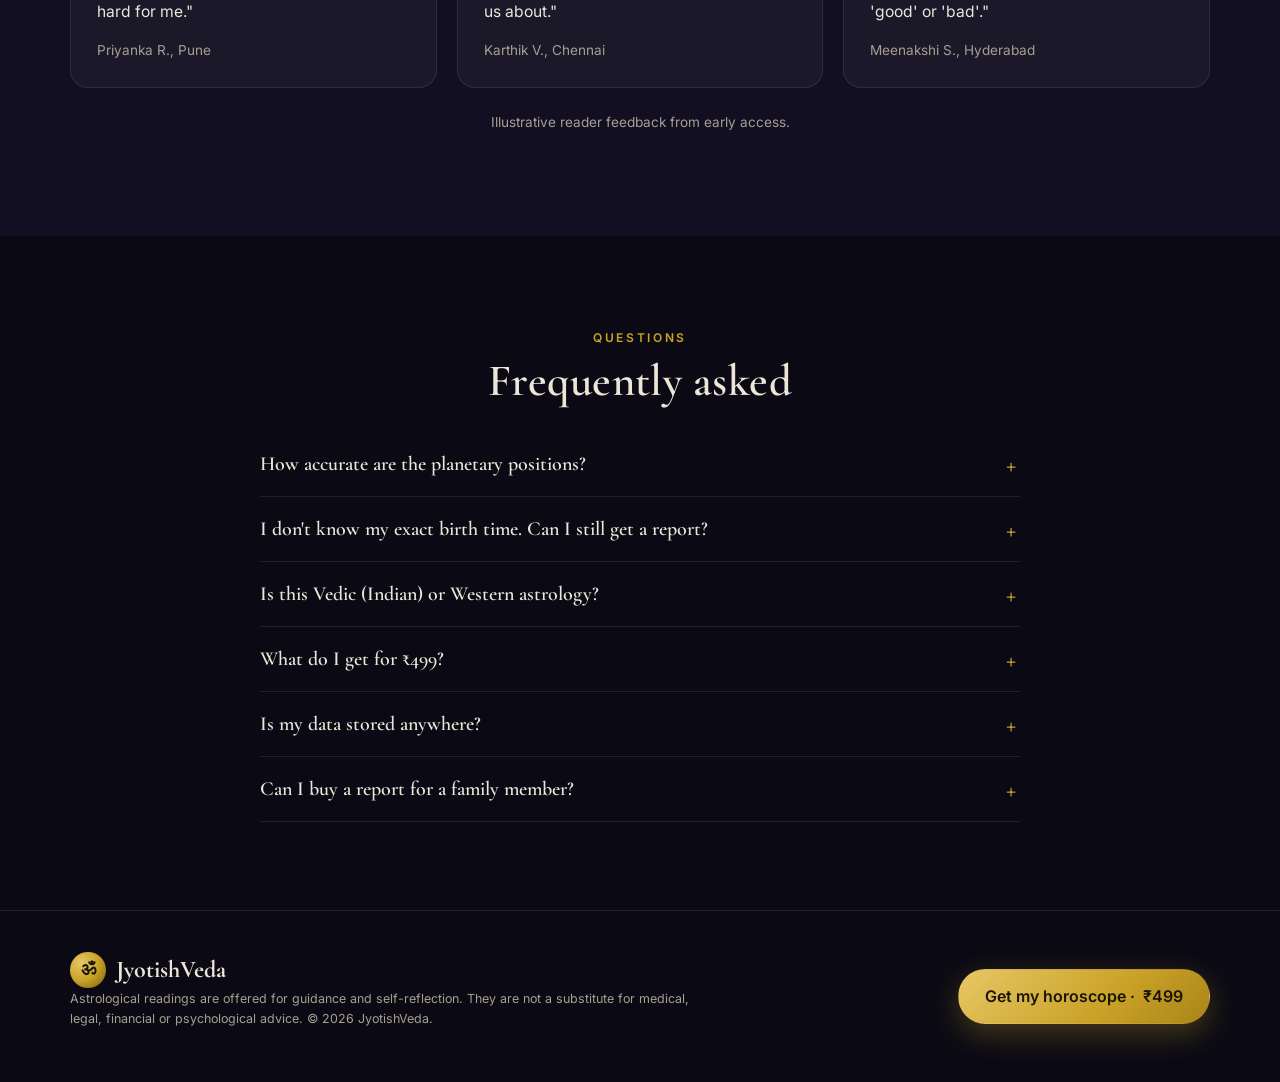
==== commit 1d0a9341: "Add plain-language life story section (past, present, future) New report section narrates each dasha" ====
--- a/index.html
+++ b/index.html
@@ -87,6 +87,7 @@
     <h2>Every aspect of your chart, analysed in depth</h2>
     <p class="lead">Each section explains not just <em>what</em> is indicated but <em>why</em>, quoting the classical principle behind the reading so you can follow the astrologer's logic.</p>
     <div class="grid-4" style="text-align:left">
+      <div class="feature"><div class="ico">ॐ</div><h4>Life Story in Simple Words</h4><p>Past, present and future explained period by period, in plain language a family elder would use, with your good points and cautions.</p></div>
       <div class="feature"><div class="ico">१</div><h4>Lagna &amp; Personality</h4><p>Your rising sign, its lord's placement, and what both reveal about body, temperament and life direction.</p></div>
       <div class="feature"><div class="ico">२</div><h4>Moon Sign &amp; Nakshatra</h4><p>The mind, emotions and your birth star with its deity, symbol, pada and ruling planet.</p></div>
       <div class="feature"><div class="ico">३</div><h4>All Nine Grahas</h4><p>Planet-by-planet: sign dignity, house, nakshatra, retrograde and combustion, with full interpretation.</p></div>
@@ -148,7 +149,7 @@
       <div class="amount"><s data-oprice>₹1999</s><span data-price>₹499</span></div>
       <p class="muted">One-time payment · instant access · printable PDF</p>
       <ul>
-        <li>40+ pages of personalised analysis across 13 sections</li>
+        <li>40+ pages of personalised analysis across 14 sections</li><li>Plain-language life story: past, present and future</li>
         <li>Birth chart, planetary table and strength analysis</li>
         <li>Full Vimshottari Dasha timeline to age 120</li>
         <li>Mangal Dosha check with cancellation factors</li>
@@ -220,7 +221,7 @@
           <h3>Unlock the complete analysis</h3>
           <div class="amount"><s data-oprice>₹1999</s><span data-price>₹499</span></div>
           <ul>
-            <li>Moon sign &amp; Nakshatra reading</li><li>All 9 planets, in depth</li>
+            <li>Your life story in simple words</li><li>Moon sign &amp; Nakshatra reading</li><li>All 9 planets, in depth</li><li>Past, present &amp; future, period by period</li>
             <li>All 12 houses</li><li>Career, wealth, marriage, health</li>
             <li>Yogas &amp; Mangal Dosha</li><li>Full Dasha timeline &amp; current period</li>
             <li>Sade Sati &amp; year ahead</li><li>Remedies &amp; lucky factors</li>
--- a/css/style.css
+++ b/css/style.css
@@ -233,3 +233,12 @@
   .k-planet { fill: #000; } .k-sign { fill: #555; } .k-frame, .k-line { stroke: #8a6d12; }
   .bar-track { background: #eee; } .ptable tr.current td { background: #f6efd8; } .tag { background: #8a6d12; color: #fff; }
 }
+
+/* timeline */
+.timeline { display: grid; gap: 10px; margin: 1rem 0 1.5rem; }
+.tl-item { display: grid; grid-template-columns: 170px 1fr; gap: 16px; padding: 12px 14px; background: var(--card); border: 1px solid var(--line); border-radius: 12px; }
+.tl-when { font-size: .85rem; color: var(--gold2); font-weight: 600; } .tl-when span { display: block; color: var(--muted); font-weight: 400; margin-top: 2px; }
+.tl-text { font-size: .98rem; line-height: 1.6; color: #ddd6c8; }
+.rsec ul { color: #ddd6c8; line-height: 1.7; }
+@media (max-width: 640px) { .tl-item { grid-template-columns: 1fr; gap: 4px; } }
+@media print { .tl-item { border-color: #ccc; background: #fafafa; } .tl-text, .rsec ul { color: #222; } .tl-when { color: #8a6d12; } }
